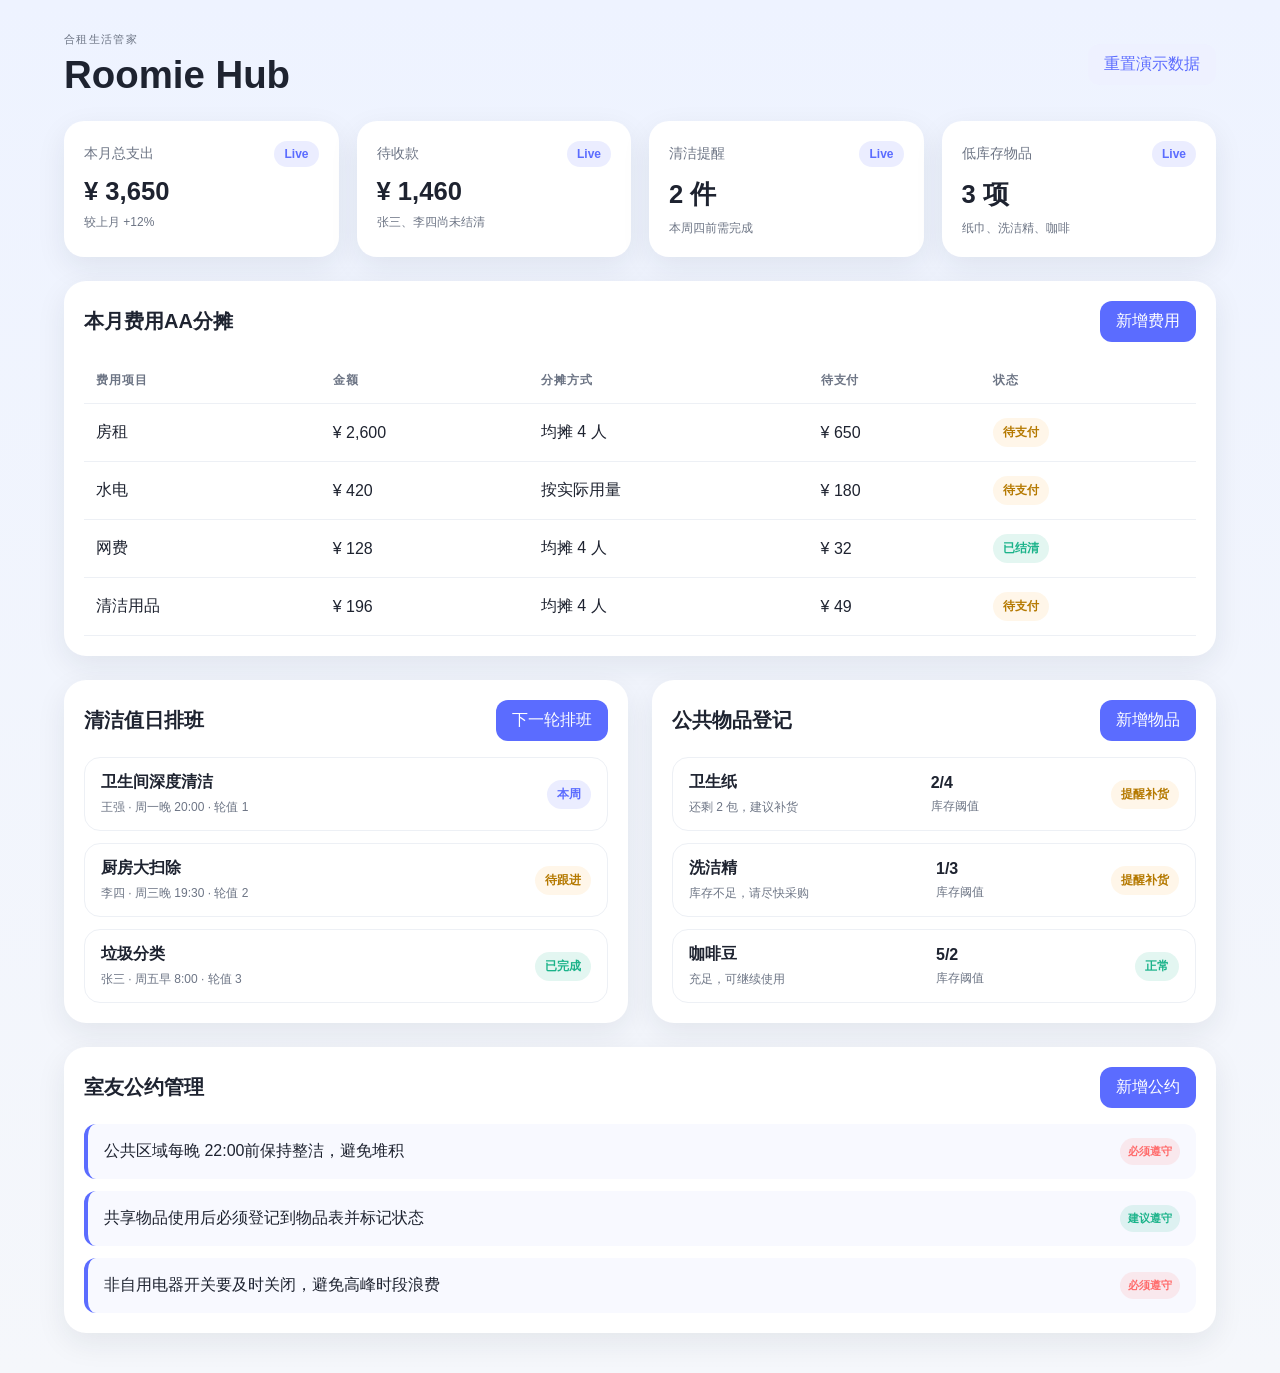
==== index.html @ c0352fac "Add files via upload" ====
<!DOCTYPE html>
<html lang="zh-CN">
  <head>
    <meta charset="UTF-8" />
    <meta name="viewport" content="width=device-width, initial-scale=1.0" />
    <title>合租生活管家</title>
    <link rel="stylesheet" href="styles.css" />
  </head>
  <body>
    <div class="page-shell">
      <header class="topbar">
        <div>
          <p class="eyebrow">合租生活管家</p>
          <h1>Roomie Hub</h1>
        </div>
        <button id="reset-demo" class="secondary-btn">重置演示数据</button>
      </header>

      <main class="content">
        <section class="summary-grid" id="summary-grid"></section>

        <section class="panel wide">
          <div class="panel-header">
            <h2>本月费用AA分摊</h2>
            <button class="primary-btn" id="add-bill">新增费用</button>
          </div>
          <div class="table-wrap">
            <table>
              <thead>
                <tr>
                  <th>费用项目</th>
                  <th>金额</th>
                  <th>分摊方式</th>
                  <th>待支付</th>
                  <th>状态</th>
                </tr>
              </thead>
              <tbody id="bill-table-body"></tbody>
            </table>
          </div>
        </section>

        <section class="panels-grid">
          <article class="panel">
            <div class="panel-header">
              <h2>清洁值日排班</h2>
              <button class="primary-btn" id="rotate-schedule">下一轮排班</button>
            </div>
            <div id="schedule-list" class="stack-list"></div>
          </article>

          <article class="panel">
            <div class="panel-header">
              <h2>公共物品登记</h2>
              <button class="primary-btn" id="add-item">新增物品</button>
            </div>
            <div id="items-list" class="stack-list"></div>
          </article>
        </section>

        <section class="panel wide">
          <div class="panel-header">
            <h2>室友公约管理</h2>
            <button class="primary-btn" id="add-rule">新增公约</button>
          </div>
          <ul id="rules-list" class="rules-list"></ul>
        </section>
      </main>
    </div>

    <template id="bill-row-template">
      <tr>
        <td></td>
        <td></td>
        <td></td>
        <td></td>
        <td><span class="status-pill"></span></td>
      </tr>
    </template>

    <script src="script.js"></script>
  </body>
</html>
---- styles.css ----
:root {
  --bg: #f5f7fb;
  --panel: #ffffff;
  --text: #1e2330;
  --muted: #6d7585;
  --accent: #5b6cff;
  --accent-soft: #eef1ff;
  --success: #1bb38a;
  --warning: #ffb648;
  --danger: #ff6b6b;
  --shadow: 0 10px 30px rgba(31, 41, 55, 0.08);
}

* {
  box-sizing: border-box;
}

body {
  margin: 0;
  background: linear-gradient(180deg, #eef3ff 0%, var(--bg) 100%);
  font-family: -apple-system, BlinkMacSystemFont, "Segoe UI", sans-serif;
  color: var(--text);
}

button {
  font: inherit;
}

.page-shell {
  max-width: 1200px;
  margin: 0 auto;
  padding: 32px 24px 40px;
}

.topbar {
  display: flex;
  align-items: center;
  justify-content: space-between;
  gap: 16px;
  margin-bottom: 24px;
}

.eyebrow {
  margin: 0;
  text-transform: uppercase;
  letter-spacing: 0.12em;
  font-size: 11px;
  color: var(--muted);
}

h1 {
  margin: 6px 0 0;
  font-size: clamp(28px, 3vw, 42px);
}

h2 {
  margin: 0;
  font-size: 20px;
}

.content {
  display: flex;
  flex-direction: column;
  gap: 24px;
}

.summary-grid {
  display: grid;
  grid-template-columns: repeat(auto-fit, minmax(180px, 1fr));
  gap: 18px;
}

.summary-card {
  background: var(--panel);
  border-radius: 20px;
  padding: 20px;
  box-shadow: var(--shadow);
}

.summary-label {
  display: flex;
  align-items: center;
  justify-content: space-between;
  color: var(--muted);
  margin-bottom: 10px;
  font-size: 14px;
}

.summary-value {
  font-size: clamp(22px, 2vw, 32px);
  font-weight: 700;
}

.summary-note {
  margin-top: 8px;
  font-size: 12px;
  color: var(--muted);
}

.panel {
  background: var(--panel);
  border-radius: 22px;
  padding: 20px;
  box-shadow: var(--shadow);
}

.panel.wide {
  width: 100%;
}

.panel-header {
  display: flex;
  align-items: center;
  justify-content: space-between;
  gap: 12px;
  margin-bottom: 16px;
}

.primary-btn,
.secondary-btn {
  border: none;
  border-radius: 12px;
  padding: 10px 16px;
  cursor: pointer;
  transition: transform 0.15s ease, opacity 0.15s ease;
}

.primary-btn {
  background: var(--accent);
  color: #fff;
}

.secondary-btn {
  background: var(--accent-soft);
  color: var(--accent);
}

.primary-btn:hover,
.secondary-btn:hover {
  transform: translateY(-1px);
}

.table-wrap {
  overflow-x: auto;
}

table {
  width: 100%;
  border-collapse: collapse;
}

th,
td {
  text-align: left;
  padding: 14px 12px;
  border-bottom: 1px solid #edf0f5;
}

th {
  font-size: 12px;
  text-transform: uppercase;
  letter-spacing: 0.08em;
  color: var(--muted);
}

.status-pill {
  display: inline-flex;
  align-items: center;
  justify-content: center;
  border-radius: 999px;
  padding: 6px 10px;
  font-size: 12px;
  font-weight: 600;
}

.status-ok {
  background: rgba(27, 179, 138, 0.12);
  color: var(--success);
}

.status-warn {
  background: rgba(255, 182, 72, 0.12);
  color: #b57900;
}

.status-danger {
  background: rgba(255, 107, 107, 0.12);
  color: var(--danger);
}

.panels-grid {
  display: grid;
  grid-template-columns: repeat(auto-fit, minmax(320px, 1fr));
  gap: 24px;
}

.stack-list {
  display: flex;
  flex-direction: column;
  gap: 12px;
}

.list-item {
  display: flex;
  align-items: center;
  justify-content: space-between;
  gap: 12px;
  border: 1px solid #edf0f5;
  border-radius: 16px;
  padding: 14px 16px;
}

.list-main {
  display: flex;
  flex-direction: column;
  gap: 6px;
}

.list-title {
  font-weight: 600;
}

.list-meta {
  font-size: 12px;
  color: var(--muted);
}

.tag {
  display: inline-flex;
  align-items: center;
  padding: 6px 10px;
  border-radius: 999px;
  font-size: 12px;
  font-weight: 600;
}

.tag.blue {
  background: rgba(91, 108, 255, 0.12);
  color: var(--accent);
}

.tag.green {
  background: rgba(27, 179, 138, 0.12);
  color: var(--success);
}

.tag.orange {
  background: rgba(255, 182, 72, 0.12);
  color: #b57900;
}

.rules-list {
  list-style: none;
  padding: 0;
  margin: 0;
  display: flex;
  flex-direction: column;
  gap: 12px;
}

.rules-list li {
  display: flex;
  align-items: center;
  justify-content: space-between;
  gap: 12px;
  border-left: 4px solid var(--accent);
  background: #f8f9ff;
  border-radius: 12px;
  padding: 14px 16px;
}

.priority {
  display: inline-flex;
  align-items: center;
  padding: 6px 8px;
  border-radius: 999px;
  font-size: 11px;
  font-weight: 700;
}

.priority.must {
  background: rgba(255, 107, 107, 0.12);
  color: var(--danger);
}

.priority.good {
  background: rgba(27, 179, 138, 0.12);
  color: var(--success);
}

@media (max-width: 768px) {
  .page-shell {
    padding-left: 16px;
    padding-right: 16px;
  }

  .topbar,
  .panel-header,
  .list-item,
  .rules-list li {
    flex-direction: column;
    align-items: flex-start;
  }
}
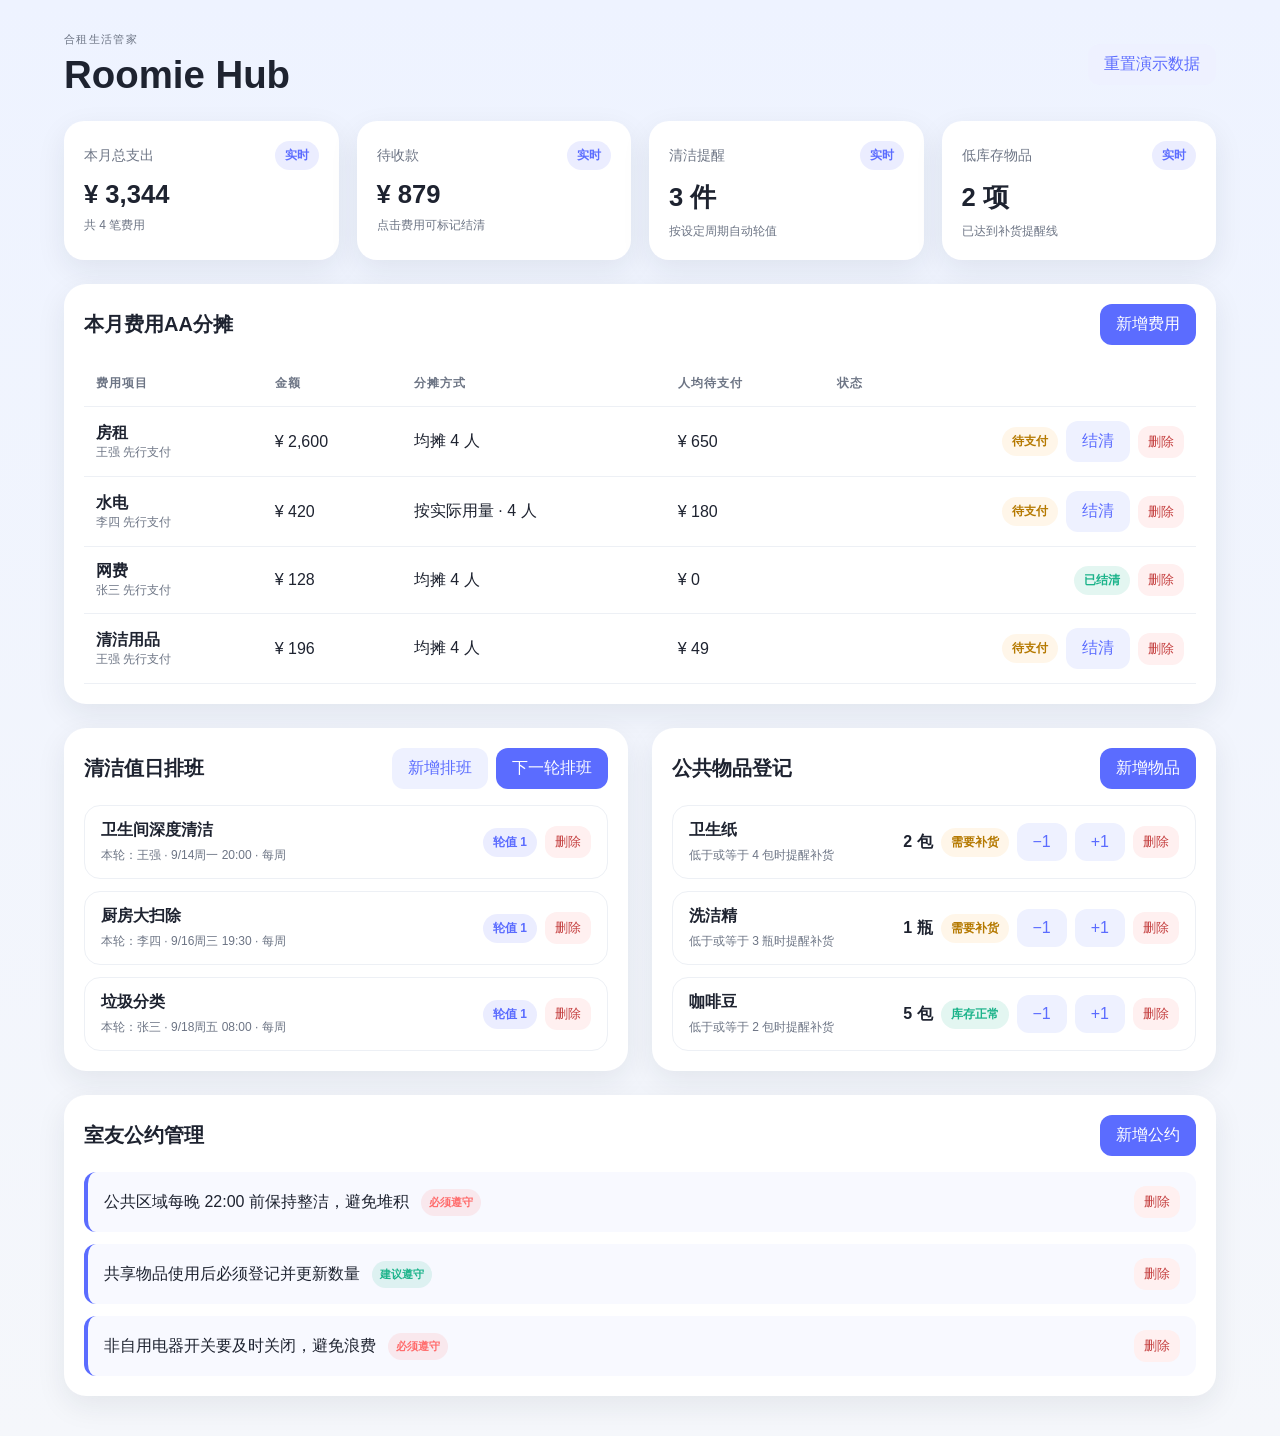
==== commit c6c93257: "Add files via upload" ====
--- a/index.html
+++ b/index.html
@@ -31,7 +31,7 @@
                   <th>费用项目</th>
                   <th>金额</th>
                   <th>分摊方式</th>
-                  <th>待支付</th>
+                  <th>人均待支付</th>
                   <th>状态</th>
                 </tr>
               </thead>
@@ -44,7 +44,10 @@
           <article class="panel">
             <div class="panel-header">
               <h2>清洁值日排班</h2>
-              <button class="primary-btn" id="rotate-schedule">下一轮排班</button>
+              <div class="panel-header-actions">
+                <button class="secondary-btn" id="add-schedule">新增排班</button>
+                <button class="primary-btn" id="rotate-schedule">下一轮排班</button>
+              </div>
             </div>
             <div id="schedule-list" class="stack-list"></div>
           </article>
@@ -68,15 +71,75 @@
       </main>
     </div>
 
-    <template id="bill-row-template">
-      <tr>
-        <td></td>
-        <td></td>
-        <td></td>
-        <td></td>
-        <td><span class="status-pill"></span></td>
-      </tr>
-    </template>
+    <dialog class="dialog" id="bill-dialog">
+      <form class="dialog-form" id="bill-form">
+        <div class="dialog-header">
+          <div><p class="eyebrow">费用记录</p><h2>新增一笔费用</h2></div>
+          <button class="icon-btn" type="button" data-close-dialog aria-label="关闭">×</button>
+        </div>
+        <div class="form-grid">
+          <label class="field full"><span>费用名称</span><input name="name" required maxlength="20" placeholder="例如：9 月电费" /></label>
+          <label class="field"><span>总金额（元）</span><input name="amount" required type="number" min="0.01" step="0.01" placeholder="420" /></label>
+          <label class="field"><span>付款人</span><input name="payer" required maxlength="12" placeholder="例如：王强" /></label>
+          <label class="field"><span>分摊方式</span><select name="splitType" required><option value="均摊">参与人均摊</option><option value="按比例">按约定比例</option><option value="按实际用量">按实际用量</option><option value="自定义">自定义规则</option></select></label>
+          <label class="field"><span>参与人数</span><input name="participants" required type="number" min="1" max="20" value="4" /></label>
+          <label class="field"><span>人均待付（可选）</span><input name="shareAmount" type="number" min="0" step="0.01" placeholder="留空则按人数均摊" /></label>
+          <label class="field full"><span>分摊说明（可选）</span><input name="splitNote" maxlength="30" placeholder="例如：主卧 40%，其余两人各 30%" /></label>
+        </div>
+        <p class="form-hint">均摊可留空人均待付；比例、用量或自定义规则可填写本人的待付金额和分摊说明。</p>
+        <div class="dialog-actions"><button class="secondary-btn" type="button" data-close-dialog>取消</button><button class="primary-btn" type="submit">保存费用</button></div>
+      </form>
+    </dialog>
+
+    <dialog class="dialog" id="schedule-dialog">
+      <form class="dialog-form" id="schedule-form">
+        <div class="dialog-header">
+          <div><p class="eyebrow">值日安排</p><h2>新增轮值任务</h2></div>
+          <button class="icon-btn" type="button" data-close-dialog aria-label="关闭">×</button>
+        </div>
+        <div class="form-grid">
+          <label class="field full"><span>任务名称</span><input name="title" required maxlength="24" placeholder="例如：客厅清洁" /></label>
+          <label class="field full"><span>轮值成员</span><input name="members" required maxlength="80" placeholder="用逗号分隔，例如：王强，李四，张三" /></label>
+          <label class="field"><span>开始日期</span><input name="startDate" required type="date" /></label>
+          <label class="field"><span>执行时间</span><input name="time" required type="time" value="20:00" /></label>
+          <label class="field full"><span>轮值周期</span><select name="frequency" required><option value="每周">每周一次</option><option value="每两周">每两周一次</option><option value="每月">每月一次</option></select></label>
+        </div>
+        <p class="form-hint">成员会按填写顺序轮换；点击“下一轮排班”即可演示轮值变化。</p>
+        <div class="dialog-actions"><button class="secondary-btn" type="button" data-close-dialog>取消</button><button class="primary-btn" type="submit">保存排班</button></div>
+      </form>
+    </dialog>
+
+    <dialog class="dialog" id="item-dialog">
+      <form class="dialog-form" id="item-form">
+        <div class="dialog-header">
+          <div><p class="eyebrow">共享库存</p><h2>登记公共物品</h2></div>
+          <button class="icon-btn" type="button" data-close-dialog aria-label="关闭">×</button>
+        </div>
+        <div class="form-grid">
+          <label class="field full"><span>物品名称</span><input name="title" required maxlength="20" placeholder="例如：抽纸" /></label>
+          <label class="field"><span>当前数量</span><input name="now" required type="number" min="0" step="1" value="1" /></label>
+          <label class="field"><span>提醒数量</span><input name="min" required type="number" min="1" step="1" value="2" /></label>
+          <label class="field full"><span>计量单位</span><input name="unit" required maxlength="8" placeholder="例如：包、瓶、盒" /></label>
+        </div>
+        <div class="dialog-actions"><button class="secondary-btn" type="button" data-close-dialog>取消</button><button class="primary-btn" type="submit">保存物品</button></div>
+      </form>
+    </dialog>
+
+    <dialog class="dialog" id="rule-dialog">
+      <form class="dialog-form" id="rule-form">
+        <div class="dialog-header">
+          <div><p class="eyebrow">共同约定</p><h2>新增室友公约</h2></div>
+          <button class="icon-btn" type="button" data-close-dialog aria-label="关闭">×</button>
+        </div>
+        <div class="form-grid">
+          <label class="field full"><span>公约内容</span><textarea name="text" required maxlength="100" rows="4" placeholder="写下大家共同认可的生活规则"></textarea></label>
+          <label class="field full"><span>公约级别</span><select name="level"><option value="must">必须遵守</option><option value="good">建议遵守</option></select></label>
+        </div>
+        <div class="dialog-actions"><button class="secondary-btn" type="button" data-close-dialog>取消</button><button class="primary-btn" type="submit">保存公约</button></div>
+      </form>
+    </dialog>
+
+    <div class="toast" id="toast" role="status" aria-live="polite"></div>
 
     <script src="script.js"></script>
   </body>
--- a/styles.css
+++ b/styles.css
@@ -116,8 +116,17 @@
   margin-bottom: 16px;
 }
 
+.panel-header-actions {
+  display: flex;
+  align-items: center;
+  gap: 8px;
+  flex-wrap: wrap;
+}
+
 .primary-btn,
-.secondary-btn {
+.secondary-btn,
+.danger-btn,
+.icon-btn {
   border: none;
   border-radius: 12px;
   padding: 10px 16px;
@@ -136,8 +145,26 @@
 }
 
 .primary-btn:hover,
-.secondary-btn:hover {
+.secondary-btn:hover,
+.danger-btn:hover,
+.icon-btn:hover {
   transform: translateY(-1px);
+}
+
+.danger-btn {
+  background: #fff0f0;
+  color: #c43e3e;
+  padding: 7px 10px;
+  font-size: 13px;
+}
+
+.icon-btn {
+  width: 38px;
+  height: 38px;
+  padding: 0;
+  background: #f1f3f8;
+  color: var(--muted);
+  font-size: 24px;
 }
 
 .table-wrap {
@@ -216,6 +243,14 @@
   gap: 6px;
 }
 
+.list-actions {
+  display: flex;
+  align-items: center;
+  justify-content: flex-end;
+  gap: 8px;
+  flex-wrap: wrap;
+}
+
 .list-title {
   font-weight: 600;
 }
@@ -286,6 +321,124 @@
 .priority.good {
   background: rgba(27, 179, 138, 0.12);
   color: var(--success);
+}
+
+.rule-content {
+  display: flex;
+  align-items: center;
+  gap: 12px;
+  flex: 1;
+}
+
+.dialog {
+  width: min(560px, calc(100% - 32px));
+  border: 0;
+  border-radius: 24px;
+  padding: 0;
+  color: var(--text);
+  box-shadow: 0 24px 80px rgba(24, 32, 56, 0.24);
+}
+
+.dialog::backdrop {
+  background: rgba(17, 24, 39, 0.48);
+  backdrop-filter: blur(3px);
+}
+
+.dialog-form {
+  padding: 24px;
+}
+
+.dialog-header,
+.dialog-actions {
+  display: flex;
+  align-items: center;
+  justify-content: space-between;
+  gap: 16px;
+}
+
+.dialog-header {
+  margin-bottom: 22px;
+}
+
+.dialog-header .eyebrow {
+  margin-bottom: 5px;
+}
+
+.dialog-actions {
+  justify-content: flex-end;
+  margin-top: 24px;
+}
+
+.form-grid {
+  display: grid;
+  grid-template-columns: 1fr 1fr;
+  gap: 16px;
+}
+
+.field {
+  display: flex;
+  flex-direction: column;
+  gap: 8px;
+  color: #3c4558;
+  font-size: 14px;
+  font-weight: 600;
+}
+
+.field.full {
+  grid-column: 1 / -1;
+}
+
+.field input,
+.field select,
+.field textarea {
+  width: 100%;
+  border: 1px solid #dce1ea;
+  border-radius: 12px;
+  padding: 11px 12px;
+  background: #fff;
+  color: var(--text);
+  font: inherit;
+  font-weight: 400;
+  outline: none;
+}
+
+.field textarea {
+  resize: vertical;
+}
+
+.field input:focus,
+.field select:focus,
+.field textarea:focus {
+  border-color: var(--accent);
+  box-shadow: 0 0 0 3px rgba(91, 108, 255, 0.12);
+}
+
+.form-hint {
+  margin: 14px 0 0;
+  color: var(--muted);
+  font-size: 13px;
+  line-height: 1.6;
+}
+
+.toast {
+  position: fixed;
+  right: 24px;
+  bottom: 24px;
+  z-index: 10;
+  padding: 12px 16px;
+  border-radius: 12px;
+  background: #202638;
+  color: #fff;
+  box-shadow: var(--shadow);
+  opacity: 0;
+  transform: translateY(10px);
+  pointer-events: none;
+  transition: opacity 0.2s ease, transform 0.2s ease;
+}
+
+.toast.show {
+  opacity: 1;
+  transform: translateY(0);
 }
 
 @media (max-width: 768px) {
@@ -301,4 +454,21 @@
     flex-direction: column;
     align-items: flex-start;
   }
-}
+
+  .panel-header-actions {
+    width: 100%;
+  }
+
+  .form-grid {
+    grid-template-columns: 1fr;
+  }
+
+  .field.full {
+    grid-column: auto;
+  }
+
+  .list-actions {
+    width: 100%;
+    justify-content: flex-start;
+  }
+}
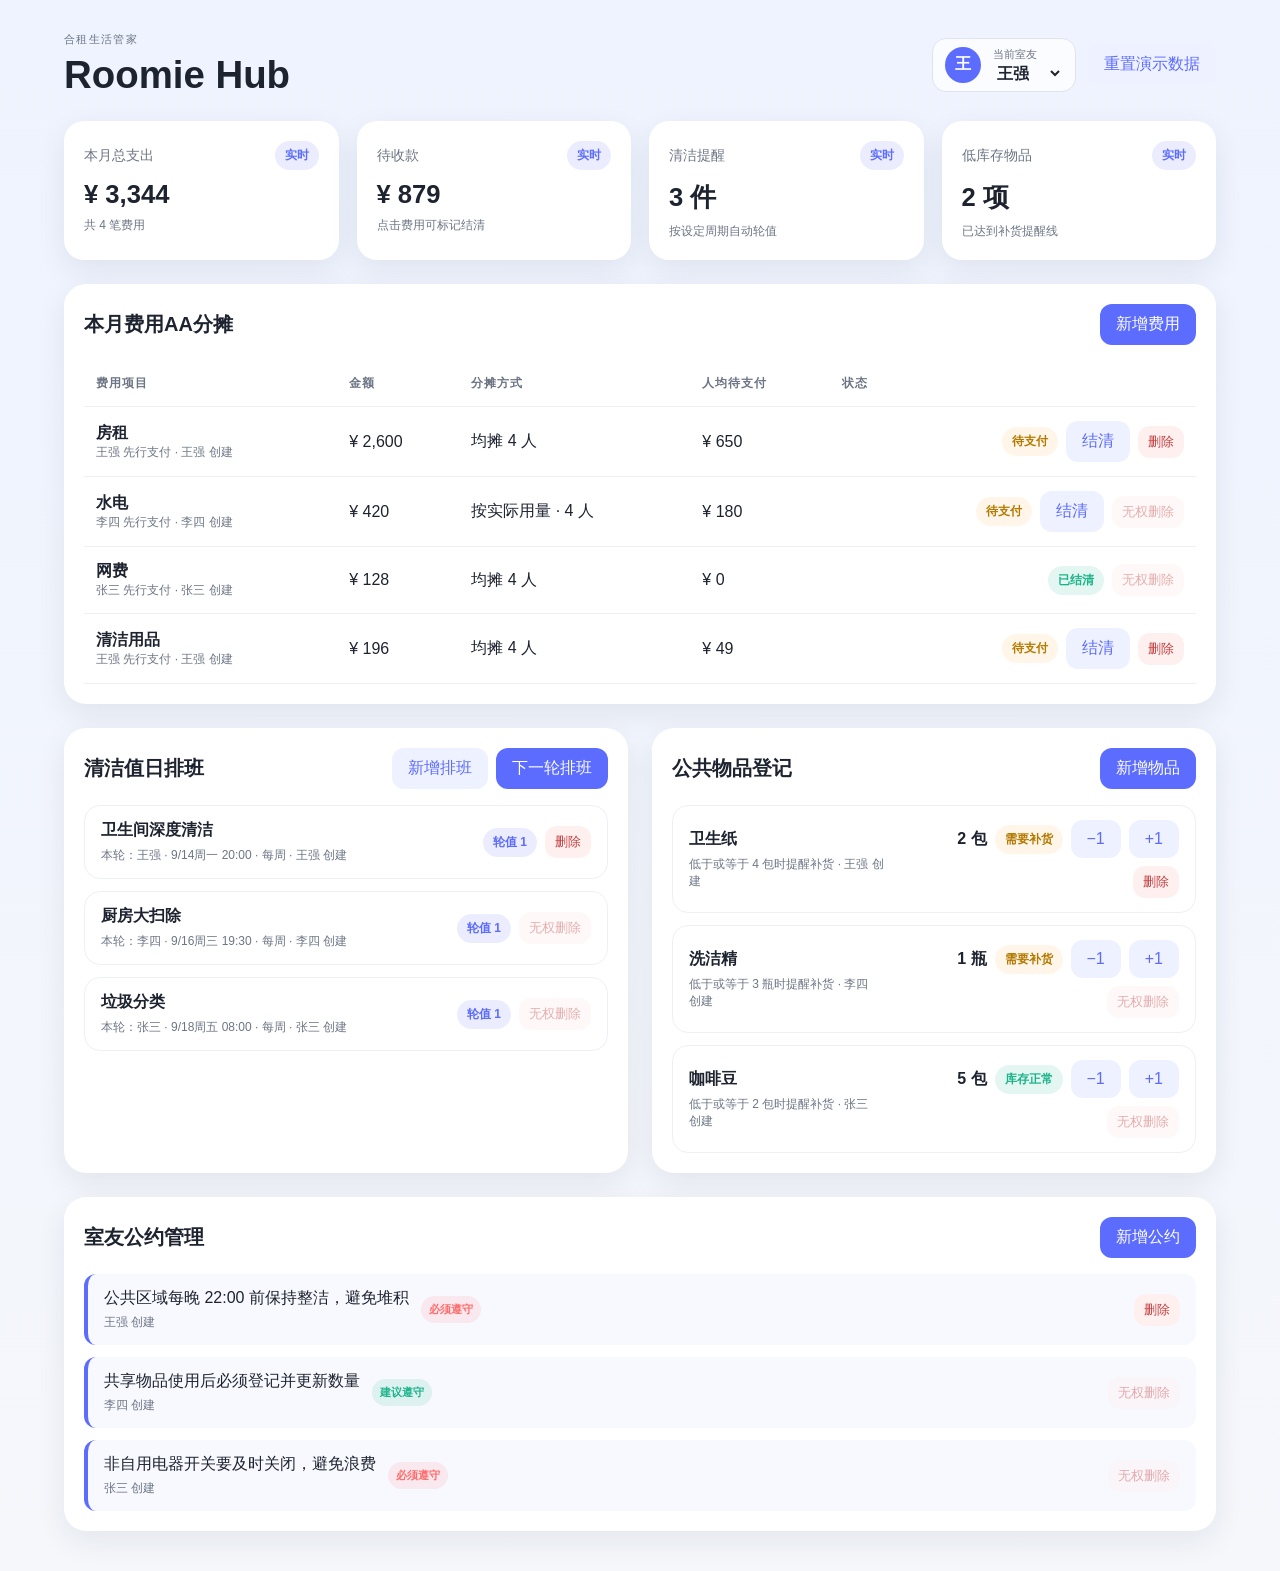
==== commit b8c65c03: "Add files via upload" ====
--- a/index.html
+++ b/index.html
@@ -13,7 +13,13 @@
           <p class="eyebrow">合租生活管家</p>
           <h1>Roomie Hub</h1>
         </div>
-        <button id="reset-demo" class="secondary-btn">重置演示数据</button>
+        <div class="topbar-actions">
+          <label class="user-switcher" for="current-user">
+            <span class="avatar" id="current-user-avatar">王</span>
+            <span><small>当前室友</small><select id="current-user" aria-label="切换当前室友"></select></span>
+          </label>
+          <button id="reset-demo" class="secondary-btn">重置演示数据</button>
+        </div>
       </header>
 
       <main class="content">
--- a/styles.css
+++ b/styles.css
@@ -11,9 +11,7 @@
   --shadow: 0 10px 30px rgba(31, 41, 55, 0.08);
 }
 
-* {
-  box-sizing: border-box;
-}
+* { box-sizing: border-box; }
 
 body {
   margin: 0;
@@ -22,111 +20,52 @@
   color: var(--text);
 }
 
-button {
-  font: inherit;
+button { font: inherit; }
+
+.page-shell { max-width: 1200px; margin: 0 auto; padding: 32px 24px 40px; }
+.topbar { display: flex; align-items: center; justify-content: space-between; gap: 16px; margin-bottom: 24px; }
+.topbar-actions, .user-switcher { display: flex; align-items: center; gap: 12px; }
+
+.user-switcher {
+  padding: 8px 12px;
+  border: 1px solid #dfe4ee;
+  border-radius: 14px;
+  background: rgba(255, 255, 255, 0.78);
 }
 
-.page-shell {
-  max-width: 1200px;
-  margin: 0 auto;
-  padding: 32px 24px 40px;
-}
+.user-switcher > span:last-child { display: flex; flex-direction: column; gap: 2px; }
+.user-switcher small { color: var(--muted); font-size: 11px; }
+.user-switcher select { border: 0; padding: 0 18px 0 0; background: transparent; color: var(--text); font: inherit; font-weight: 650; outline: none; }
 
-.topbar {
-  display: flex;
+.avatar {
+  display: inline-flex;
+  width: 36px;
+  height: 36px;
   align-items: center;
-  justify-content: space-between;
-  gap: 16px;
-  margin-bottom: 24px;
-}
-
-.eyebrow {
-  margin: 0;
-  text-transform: uppercase;
-  letter-spacing: 0.12em;
-  font-size: 11px;
-  color: var(--muted);
-}
-
-h1 {
-  margin: 6px 0 0;
-  font-size: clamp(28px, 3vw, 42px);
-}
-
-h2 {
-  margin: 0;
-  font-size: 20px;
-}
-
-.content {
-  display: flex;
-  flex-direction: column;
-  gap: 24px;
-}
-
-.summary-grid {
-  display: grid;
-  grid-template-columns: repeat(auto-fit, minmax(180px, 1fr));
-  gap: 18px;
-}
-
-.summary-card {
-  background: var(--panel);
-  border-radius: 20px;
-  padding: 20px;
-  box-shadow: var(--shadow);
-}
-
-.summary-label {
-  display: flex;
-  align-items: center;
-  justify-content: space-between;
-  color: var(--muted);
-  margin-bottom: 10px;
-  font-size: 14px;
-}
-
-.summary-value {
-  font-size: clamp(22px, 2vw, 32px);
+  justify-content: center;
+  border-radius: 50%;
+  background: var(--accent);
+  color: #fff;
   font-weight: 700;
 }
 
-.summary-note {
-  margin-top: 8px;
-  font-size: 12px;
-  color: var(--muted);
-}
+.eyebrow { margin: 0; text-transform: uppercase; letter-spacing: 0.12em; font-size: 11px; color: var(--muted); }
+h1 { margin: 6px 0 0; font-size: clamp(28px, 3vw, 42px); }
+h2 { margin: 0; font-size: 20px; }
+.content { display: flex; flex-direction: column; gap: 24px; }
+.summary-grid { display: grid; grid-template-columns: repeat(auto-fit, minmax(180px, 1fr)); gap: 18px; }
 
-.panel {
-  background: var(--panel);
-  border-radius: 22px;
-  padding: 20px;
-  box-shadow: var(--shadow);
-}
+.summary-card { background: var(--panel); border-radius: 20px; padding: 20px; box-shadow: var(--shadow); }
+.summary-label { display: flex; align-items: center; justify-content: space-between; color: var(--muted); margin-bottom: 10px; font-size: 14px; }
+.summary-value { font-size: clamp(22px, 2vw, 32px); font-weight: 700; }
+.summary-note { margin-top: 8px; font-size: 12px; color: var(--muted); }
 
-.panel.wide {
-  width: 100%;
-}
+.panel { background: var(--panel); border-radius: 22px; padding: 20px; box-shadow: var(--shadow); }
+.panel.wide { width: 100%; }
+.panel-header { display: flex; align-items: center; justify-content: space-between; gap: 12px; margin-bottom: 16px; }
+.panel-header-actions { display: flex; align-items: center; gap: 8px; flex-wrap: wrap; }
 
-.panel-header {
-  display: flex;
-  align-items: center;
-  justify-content: space-between;
-  gap: 12px;
-  margin-bottom: 16px;
-}
-
-.panel-header-actions {
-  display: flex;
-  align-items: center;
-  gap: 8px;
-  flex-wrap: wrap;
-}
-
-.primary-btn,
-.secondary-btn,
-.danger-btn,
-.icon-btn {
+.primary-btn, .secondary-btn, .danger-btn, .icon-btn {
   border: none;
   border-radius: 12px;
   padding: 10px 16px;
@@ -134,201 +73,43 @@
   transition: transform 0.15s ease, opacity 0.15s ease;
 }
 
-.primary-btn {
-  background: var(--accent);
-  color: #fff;
-}
+.primary-btn { background: var(--accent); color: #fff; }
+.secondary-btn { background: var(--accent-soft); color: var(--accent); }
+.danger-btn { background: #fff0f0; color: #c43e3e; padding: 7px 10px; font-size: 13px; }
+.icon-btn { width: 38px; height: 38px; padding: 0; background: #f1f3f8; color: var(--muted); font-size: 24px; }
+.primary-btn:hover, .secondary-btn:hover, .danger-btn:hover, .icon-btn:hover { transform: translateY(-1px); }
+button:disabled { cursor: not-allowed; opacity: 0.42; transform: none !important; }
 
-.secondary-btn {
-  background: var(--accent-soft);
-  color: var(--accent);
-}
+.table-wrap { overflow-x: auto; }
+table { width: 100%; border-collapse: collapse; }
+th, td { text-align: left; padding: 14px 12px; border-bottom: 1px solid #edf0f5; }
+th { font-size: 12px; text-transform: uppercase; letter-spacing: 0.08em; color: var(--muted); }
 
-.primary-btn:hover,
-.secondary-btn:hover,
-.danger-btn:hover,
-.icon-btn:hover {
-  transform: translateY(-1px);
-}
+.status-pill { display: inline-flex; align-items: center; justify-content: center; border-radius: 999px; padding: 6px 10px; font-size: 12px; font-weight: 600; }
+.status-ok { background: rgba(27, 179, 138, 0.12); color: var(--success); }
+.status-warn { background: rgba(255, 182, 72, 0.12); color: #b57900; }
+.status-danger { background: rgba(255, 107, 107, 0.12); color: var(--danger); }
 
-.danger-btn {
-  background: #fff0f0;
-  color: #c43e3e;
-  padding: 7px 10px;
-  font-size: 13px;
-}
+.panels-grid { display: grid; grid-template-columns: repeat(auto-fit, minmax(320px, 1fr)); gap: 24px; }
+.stack-list { display: flex; flex-direction: column; gap: 12px; }
+.list-item { display: flex; align-items: center; justify-content: space-between; gap: 12px; border: 1px solid #edf0f5; border-radius: 16px; padding: 14px 16px; }
+.list-main { display: flex; flex-direction: column; gap: 6px; }
+.list-actions { display: flex; align-items: center; justify-content: flex-end; gap: 8px; flex-wrap: wrap; }
+.list-title { font-weight: 600; }
+.list-meta { font-size: 12px; color: var(--muted); }
 
-.icon-btn {
-  width: 38px;
-  height: 38px;
-  padding: 0;
-  background: #f1f3f8;
-  color: var(--muted);
-  font-size: 24px;
-}
+.tag { display: inline-flex; align-items: center; padding: 6px 10px; border-radius: 999px; font-size: 12px; font-weight: 600; }
+.tag.blue { background: rgba(91, 108, 255, 0.12); color: var(--accent); }
+.tag.green { background: rgba(27, 179, 138, 0.12); color: var(--success); }
+.tag.orange { background: rgba(255, 182, 72, 0.12); color: #b57900; }
 
-.table-wrap {
-  overflow-x: auto;
-}
-
-table {
-  width: 100%;
-  border-collapse: collapse;
-}
-
-th,
-td {
-  text-align: left;
-  padding: 14px 12px;
-  border-bottom: 1px solid #edf0f5;
-}
-
-th {
-  font-size: 12px;
-  text-transform: uppercase;
-  letter-spacing: 0.08em;
-  color: var(--muted);
-}
-
-.status-pill {
-  display: inline-flex;
-  align-items: center;
-  justify-content: center;
-  border-radius: 999px;
-  padding: 6px 10px;
-  font-size: 12px;
-  font-weight: 600;
-}
-
-.status-ok {
-  background: rgba(27, 179, 138, 0.12);
-  color: var(--success);
-}
-
-.status-warn {
-  background: rgba(255, 182, 72, 0.12);
-  color: #b57900;
-}
-
-.status-danger {
-  background: rgba(255, 107, 107, 0.12);
-  color: var(--danger);
-}
-
-.panels-grid {
-  display: grid;
-  grid-template-columns: repeat(auto-fit, minmax(320px, 1fr));
-  gap: 24px;
-}
-
-.stack-list {
-  display: flex;
-  flex-direction: column;
-  gap: 12px;
-}
-
-.list-item {
-  display: flex;
-  align-items: center;
-  justify-content: space-between;
-  gap: 12px;
-  border: 1px solid #edf0f5;
-  border-radius: 16px;
-  padding: 14px 16px;
-}
-
-.list-main {
-  display: flex;
-  flex-direction: column;
-  gap: 6px;
-}
-
-.list-actions {
-  display: flex;
-  align-items: center;
-  justify-content: flex-end;
-  gap: 8px;
-  flex-wrap: wrap;
-}
-
-.list-title {
-  font-weight: 600;
-}
-
-.list-meta {
-  font-size: 12px;
-  color: var(--muted);
-}
-
-.tag {
-  display: inline-flex;
-  align-items: center;
-  padding: 6px 10px;
-  border-radius: 999px;
-  font-size: 12px;
-  font-weight: 600;
-}
-
-.tag.blue {
-  background: rgba(91, 108, 255, 0.12);
-  color: var(--accent);
-}
-
-.tag.green {
-  background: rgba(27, 179, 138, 0.12);
-  color: var(--success);
-}
-
-.tag.orange {
-  background: rgba(255, 182, 72, 0.12);
-  color: #b57900;
-}
-
-.rules-list {
-  list-style: none;
-  padding: 0;
-  margin: 0;
-  display: flex;
-  flex-direction: column;
-  gap: 12px;
-}
-
-.rules-list li {
-  display: flex;
-  align-items: center;
-  justify-content: space-between;
-  gap: 12px;
-  border-left: 4px solid var(--accent);
-  background: #f8f9ff;
-  border-radius: 12px;
-  padding: 14px 16px;
-}
-
-.priority {
-  display: inline-flex;
-  align-items: center;
-  padding: 6px 8px;
-  border-radius: 999px;
-  font-size: 11px;
-  font-weight: 700;
-}
-
-.priority.must {
-  background: rgba(255, 107, 107, 0.12);
-  color: var(--danger);
-}
-
-.priority.good {
-  background: rgba(27, 179, 138, 0.12);
-  color: var(--success);
-}
-
-.rule-content {
-  display: flex;
-  align-items: center;
-  gap: 12px;
-  flex: 1;
-}
+.rules-list { list-style: none; padding: 0; margin: 0; display: flex; flex-direction: column; gap: 12px; }
+.rules-list li { display: flex; align-items: center; justify-content: space-between; gap: 12px; border-left: 4px solid var(--accent); background: #f8f9ff; border-radius: 12px; padding: 14px 16px; }
+.rule-content { display: flex; align-items: center; gap: 12px; flex: 1; }
+.rule-content > span:first-child { display: flex; flex-direction: column; gap: 5px; }
+.priority { display: inline-flex; align-items: center; padding: 6px 8px; border-radius: 999px; font-size: 11px; font-weight: 700; }
+.priority.must { background: rgba(255, 107, 107, 0.12); color: var(--danger); }
+.priority.good { background: rgba(27, 179, 138, 0.12); color: var(--success); }
 
 .dialog {
   width: min(560px, calc(100% - 32px));
@@ -339,58 +120,17 @@
   box-shadow: 0 24px 80px rgba(24, 32, 56, 0.24);
 }
 
-.dialog::backdrop {
-  background: rgba(17, 24, 39, 0.48);
-  backdrop-filter: blur(3px);
-}
+.dialog::backdrop { background: rgba(17, 24, 39, 0.48); backdrop-filter: blur(3px); }
+.dialog-form { padding: 24px; }
+.dialog-header, .dialog-actions { display: flex; align-items: center; justify-content: space-between; gap: 16px; }
+.dialog-header { margin-bottom: 22px; }
+.dialog-header .eyebrow { margin-bottom: 5px; }
+.dialog-actions { justify-content: flex-end; margin-top: 24px; }
+.form-grid { display: grid; grid-template-columns: 1fr 1fr; gap: 16px; }
+.field { display: flex; flex-direction: column; gap: 8px; color: #3c4558; font-size: 14px; font-weight: 600; }
+.field.full { grid-column: 1 / -1; }
 
-.dialog-form {
-  padding: 24px;
-}
-
-.dialog-header,
-.dialog-actions {
-  display: flex;
-  align-items: center;
-  justify-content: space-between;
-  gap: 16px;
-}
-
-.dialog-header {
-  margin-bottom: 22px;
-}
-
-.dialog-header .eyebrow {
-  margin-bottom: 5px;
-}
-
-.dialog-actions {
-  justify-content: flex-end;
-  margin-top: 24px;
-}
-
-.form-grid {
-  display: grid;
-  grid-template-columns: 1fr 1fr;
-  gap: 16px;
-}
-
-.field {
-  display: flex;
-  flex-direction: column;
-  gap: 8px;
-  color: #3c4558;
-  font-size: 14px;
-  font-weight: 600;
-}
-
-.field.full {
-  grid-column: 1 / -1;
-}
-
-.field input,
-.field select,
-.field textarea {
+.field input, .field select, .field textarea {
   width: 100%;
   border: 1px solid #dce1ea;
   border-radius: 12px;
@@ -402,23 +142,9 @@
   outline: none;
 }
 
-.field textarea {
-  resize: vertical;
-}
-
-.field input:focus,
-.field select:focus,
-.field textarea:focus {
-  border-color: var(--accent);
-  box-shadow: 0 0 0 3px rgba(91, 108, 255, 0.12);
-}
-
-.form-hint {
-  margin: 14px 0 0;
-  color: var(--muted);
-  font-size: 13px;
-  line-height: 1.6;
-}
+.field textarea { resize: vertical; }
+.field input:focus, .field select:focus, .field textarea:focus { border-color: var(--accent); box-shadow: 0 0 0 3px rgba(91, 108, 255, 0.12); }
+.form-hint { margin: 14px 0 0; color: var(--muted); font-size: 13px; line-height: 1.6; }
 
 .toast {
   position: fixed;
@@ -436,39 +162,14 @@
   transition: opacity 0.2s ease, transform 0.2s ease;
 }
 
-.toast.show {
-  opacity: 1;
-  transform: translateY(0);
-}
+.toast.show { opacity: 1; transform: translateY(0); }
 
 @media (max-width: 768px) {
-  .page-shell {
-    padding-left: 16px;
-    padding-right: 16px;
-  }
-
-  .topbar,
-  .panel-header,
-  .list-item,
-  .rules-list li {
-    flex-direction: column;
-    align-items: flex-start;
-  }
-
-  .panel-header-actions {
-    width: 100%;
-  }
-
-  .form-grid {
-    grid-template-columns: 1fr;
-  }
-
-  .field.full {
-    grid-column: auto;
-  }
-
-  .list-actions {
-    width: 100%;
-    justify-content: flex-start;
-  }
+  .page-shell { padding-left: 16px; padding-right: 16px; }
+  .topbar, .panel-header, .list-item, .rules-list li { flex-direction: column; align-items: flex-start; }
+  .topbar-actions { width: 100%; flex-wrap: wrap; }
+  .panel-header-actions { width: 100%; }
+  .form-grid { grid-template-columns: 1fr; }
+  .field.full { grid-column: auto; }
+  .list-actions { width: 100%; justify-content: flex-start; }
 }
